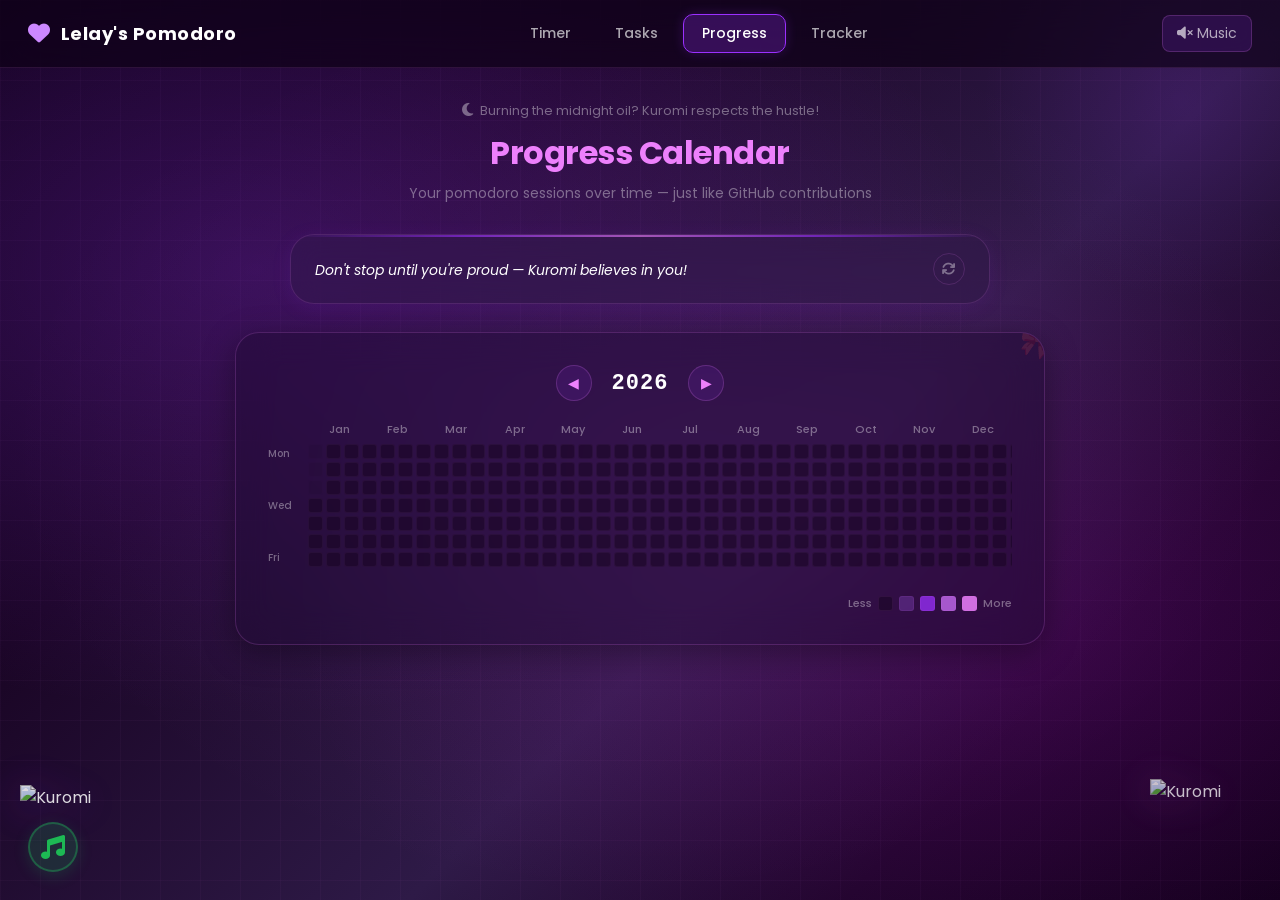
==== docs/calendar.html @ 868dc1ba "feat: added calendar, task management, and time tracking features; updated styles and index page res" ====
<!DOCTYPE html>
<html lang="en">
    <head>
        <meta charset="UTF-8">
        <meta name="viewport" content="width=device-width, initial-scale=1.0">
        <title>Progress — Lelay's Kuromi Pomodoro</title>
        <link rel="stylesheet" href="https://cdnjs.cloudflare.com/ajax/libs/font-awesome/6.4.0/css/all.min.css">
        <link rel="stylesheet" href="./css/shared.css">
        <link rel="stylesheet" href="./css/calendar.css">
        <script src="https://cdn.jsdelivr.net/npm/sweetalert2@11"></script>
        <script src="./js/shared.js"></script>
        <script defer src="./js/calendar.js"></script>
        <script defer src="./js/spotify.js"></script>
    </head>
    <body>

        <!-- Navigation -->
        <nav class="navbar">
            <a href="./index.html" class="nav-brand">
                <span class="brand-icon"><i class="fa-solid fa-heart" style="color: #cc88ff;"></i></span> Lelay's Pomodoro
            </a>
            <div class="nav-links">
                <a href="./index.html" class="nav-link">Timer</a>
                <a href="./tasks.html" class="nav-link">Tasks</a>
                <a href="./calendar.html" class="nav-link">Progress</a>
                <a href="./tracker.html" class="nav-link">Tracker</a>
            </div>
            <div class="nav-controls">
                <audio id="background-music" loop>
                    <source src="./media/kuromi.mp3" type="audio/mpeg">
                </audio>
                <button id="music-toggle" class="music-btn"><i class="fa-solid fa-volume-xmark"></i> Music</button>
            </div>
        </nav>

        <!-- Page Content -->
        <div class="page-container">
            <div class="page-header">
                <p id="kuromi-greeting" class="kuromi-greeting"></p>
                <h1 class="page-title">Progress Calendar</h1>
                <p class="page-subtitle">Your pomodoro sessions over time — just like GitHub contributions</p>
            </div>

            <!-- Kuromi Quote Banner -->
            <div id="kuromi-quote-banner" class="kuromi-quote-banner">
                <div class="quote-body">
                    <span class="quote-text">Loading inspiration...</span>
                </div>
                <button class="quote-refresh" title="New quote"><i class="fa-solid fa-sync"></i></button>
            </div>

            <div class="calendar-card glass">
                <div class="calendar-nav">
                    <button id="cal-prev" class="cal-nav-btn">&#9664;</button>
                    <span id="cal-year" class="cal-year"></span>
                    <button id="cal-next" class="cal-nav-btn">&#9654;</button>
                </div>

                <div class="calendar-months" id="calendar-months"></div>

                <div class="calendar-wrapper">
                    <div class="calendar-days-label">
                        <span>Mon</span><span>Wed</span><span>Fri</span>
                    </div>
                    <div class="calendar-grid" id="calendar-grid"></div>
                </div>

                <div class="calendar-legend">
                    <span class="legend-label">Less</span>
                    <span class="legend-box" style="background-color: rgba(26,5,37,0.6);"></span>
                    <span class="legend-box" style="background-color: rgba(91,42,130,0.8);"></span>
                    <span class="legend-box" style="background-color: rgba(155,48,255,0.75);"></span>
                    <span class="legend-box" style="background-color: rgba(197,108,240,0.8);"></span>
                    <span class="legend-box" style="background-color: rgba(237,128,252,0.85);"></span>
                    <span class="legend-label">More</span>
                </div>
            </div>
        </div>

        <!-- Kuromi floating decorations -->
        <img src="https://s3.getstickerpack.com/storage/uploads/sticker-pack/kuromi-1/sticker_5.gif?450a9647b06cdad8bd89a9136a7b6d92"
             alt="Kuromi" class="kuromi-float">
        <img src="https://i.pinimg.com/originals/e8/89/84/e88984e498667713a1ef901b3c346042.gif"
             alt="Kuromi" class="kuromi-float-right">



        <!-- Spotify Miniplayer -->
        <button id="spotify-toggle" class="spotify-toggle" title="Spotify Player"><i class="fa-solid fa-music"></i></button>
        <div id="spotify-panel" class="spotify-panel">
            <div class="spotify-header">
                <span class="spotify-header-title"><i class="fa-solid fa-headphones"></i> Study Playlist</span>
                <button id="spotify-close" class="spotify-close">&times;</button>
            </div>
            <div class="spotify-controls">
                <select id="spotify-playlist" class="spotify-playlist-select"></select>
                <div class="spotify-custom-row">
                    <input type="text" id="spotify-custom-input" placeholder="Paste Spotify playlist URL...">
                    <button id="spotify-custom-btn">Load</button>
                </div>
            </div>
            <div class="spotify-embed">
                <iframe id="spotify-iframe" style="border-radius:12px" width="100%" height="152" frameBorder="0"
                    allowfullscreen allow="autoplay; clipboard-write; encrypted-media; fullscreen; picture-in-picture" loading="lazy"></iframe>
            </div>
        </div>

    </body>
</html>
---- docs/css/shared.css ----
/* ============================================================
   SHARED BASE — Kuromi Glassmorphism Theme
   ============================================================ */

@import url('https://fonts.googleapis.com/css2?family=Poppins:wght@300;400;500;600;700&display=swap');

:root {
    --kuromi-dark: #0d0015;
    --kuromi-deep: #1a0525;
    --kuromi-purple: #2E1A47;
    --kuromi-violet: #9b30ff;
    --kuromi-lavender: #c56cf0;
    --kuromi-pink: #ed80fc;
    --kuromi-hot: #b005c7;
    --glass-bg: rgba(30, 10, 50, 0.45);
    --glass-border: rgba(237, 128, 252, 0.18);
    --glass-blur: 18px;
    --glass-shadow: 0 8px 32px rgba(0, 0, 0, 0.35);
    --text-primary: #ffffff;
    --text-secondary: rgba(255, 255, 255, 0.65);
    --text-muted: rgba(255, 255, 255, 0.38);
    --radius-sm: 10px;
    --radius-md: 16px;
    --radius-lg: 24px;
    --font-main: 'Poppins', 'Segoe UI', sans-serif;
    --font-mono: 'Courier New', Courier, monospace;
}

*, *::before, *::after {
    box-sizing: border-box;
    margin: 0;
    padding: 0;
}

html {
    scroll-behavior: smooth;
}

body {
    font-family: var(--font-main);
    color: var(--text-primary);
    min-height: 100vh;
    overflow-x: hidden;
    overflow-y: auto;
    background: var(--kuromi-dark);
    position: relative;
    cursor: url('https://cdn.custom-cursor.com/db/8220/32/sanrio-kuromi-cursor.png'), auto;
}

a, button, input[type="submit"], input[type="button"], label, select, .nav-link, .brand-icon {
    cursor: url('https://cdn.custom-cursor.com/db/8219/32/sanrio-kuromi-pointer.png'), pointer !important;
}

::selection {
    background: var(--kuromi-pink);
    color: #fff;
    text-shadow: 0 0 5px rgba(255, 255, 255, 0.8);
}

::-webkit-scrollbar {
    width: 10px;
    height: 10px;
}

::-webkit-scrollbar-track {
    background: var(--kuromi-deep);
    border-left: 1px solid rgba(237, 128, 252, 0.1);
}

::-webkit-scrollbar-thumb {
    background: linear-gradient(180deg, var(--kuromi-violet), var(--kuromi-hot));
    border-radius: 6px;
    border: 2px solid var(--kuromi-deep);
}

::-webkit-scrollbar-thumb:hover {
    background: linear-gradient(180deg, var(--kuromi-lavender), var(--kuromi-pink));
}

/* Animated gradient background with mesh */
body::before {
    content: '';
    position: fixed;
    top: 0; left: 0; right: 0; bottom: 0;
    background: 
        radial-gradient(ellipse at 20% 30%, rgba(155, 48, 255, 0.25) 0%, transparent 50%),
        radial-gradient(ellipse at 80% 70%, rgba(176, 5, 199, 0.2) 0%, transparent 50%),
        radial-gradient(ellipse at 50% 50%, rgba(237, 128, 252, 0.08) 0%, transparent 70%),
        linear-gradient(rgba(237, 128, 252, 0.03) 1px, transparent 1px),
        linear-gradient(90deg, rgba(237, 128, 252, 0.03) 1px, transparent 1px),
        linear-gradient(135deg, #0d0015 0%, #1a0525 30%, #2E1A47 60%, #1a0525 80%, #0d0015 100%);
    background-size: 100% 100%, 100% 100%, 100% 100%, 40px 40px, 40px 40px, 100% 100%;
    z-index: -2;
    animation: bgShift 20s ease-in-out infinite alternate;
}

@keyframes bgShift {
    0% { opacity: 1; }
    50% { opacity: 0.85; }
    100% { opacity: 1; }
}

/* Floating decorative orbs */
body::after {
    content: '';
    position: fixed;
    width: 400px;
    height: 400px;
    border-radius: 50%;
    background: radial-gradient(circle, rgba(155, 48, 255, 0.12) 0%, transparent 70%);
    top: -100px;
    right: -100px;
    z-index: -1;
    animation: orbFloat 15s ease-in-out infinite;
    pointer-events: none;
}

@keyframes orbFloat {
    0%, 100% { transform: translate(0, 0) scale(1); }
    50% { transform: translate(-40px, 40px) scale(1.1); }
}

/* ========== Glassmorphism Card ========== */
.glass {
    background: var(--glass-bg);
    backdrop-filter: blur(var(--glass-blur));
    -webkit-backdrop-filter: blur(var(--glass-blur));
    border: 1px solid var(--glass-border);
    border-radius: var(--radius-lg);
    box-shadow: var(--glass-shadow);
    transition: transform 0.3s ease, box-shadow 0.3s ease, border-color 0.3s ease;
    position: relative;
    overflow: hidden;
}

.glass::before {
    content: '🎀';
    position: absolute;
    top: -10px;
    right: -10px;
    font-size: 28px;
    opacity: 0.15;
    transform: rotate(15deg);
    transition: all 0.3s ease;
    pointer-events: none;
}

.glass::after {
    content: '';
    position: absolute;
    top: 0;
    left: -100%;
    width: 50%;
    height: 100%;
    background: linear-gradient(to right, transparent, rgba(237, 128, 252, 0.05), transparent);
    transform: skewX(-20deg);
    transition: left 0.7s ease;
    pointer-events: none;
}

.glass:hover {
    transform: translateY(-4px);
    box-shadow: 0 12px 40px rgba(155, 48, 255, 0.25);
    border-color: rgba(237, 128, 252, 0.4);
}

.glass:hover::before {
    top: 5px;
    right: 5px;
    opacity: 0.8;
    transform: rotate(0deg) scale(1.1);
    filter: drop-shadow(0 0 5px var(--kuromi-pink));
}

.glass:hover::after {
    left: 150%;
}

.glass-sm {
    background: rgba(26, 5, 37, 0.4);
    backdrop-filter: blur(12px);
    -webkit-backdrop-filter: blur(12px);
    border: 1px solid rgba(237, 128, 252, 0.12);
    border-radius: var(--radius-md);
    box-shadow: 0 4px 16px rgba(0, 0, 0, 0.25);
}

/* ========== Navigation Bar ========== */
.navbar {
    position: sticky;
    top: 0;
    z-index: 1000;
    display: flex;
    align-items: center;
    justify-content: space-between;
    padding: 14px 28px;
    background: rgba(13, 0, 21, 0.65);
    backdrop-filter: blur(20px);
    -webkit-backdrop-filter: blur(20px);
    border-bottom: 1px solid rgba(237, 128, 252, 0.12);
}

.nav-brand {
    display: flex;
    align-items: center;
    gap: 10px;
    text-decoration: none;
    color: var(--text-primary);
    font-weight: 700;
    font-size: 18px;
    letter-spacing: 0.5px;
}

.nav-brand .brand-icon {
    font-size: 22px;
}

.nav-links {
    display: flex;
    gap: 6px;
}

.nav-link {
    text-decoration: none;
    color: var(--text-secondary);
    padding: 8px 18px;
    border-radius: 10px;
    font-size: 14px;
    font-weight: 500;
    transition: all 0.25s ease;
    border: 1px solid transparent;
}

.nav-link:hover {
    color: var(--text-primary);
    background: rgba(155, 48, 255, 0.12);
    border-color: rgba(237, 128, 252, 0.15);
}

.nav-link.active {
    color: var(--text-primary);
    background: rgba(155, 48, 255, 0.25);
    border-color: var(--kuromi-violet);
    box-shadow: 0 0 12px rgba(155, 48, 255, 0.2);
}

.nav-controls {
    display: flex;
    align-items: center;
    gap: 12px;
}

.music-btn {
    background: rgba(155, 48, 255, 0.15);
    border: 1px solid rgba(237, 128, 252, 0.2);
    color: var(--text-secondary);
    padding: 7px 14px;
    border-radius: 8px;
    cursor: pointer;
    font-size: 14px;
    font-family: var(--font-main);
    transition: all 0.25s ease;
}

.music-btn:hover {
    color: var(--text-primary);
    background: rgba(155, 48, 255, 0.3);
    border-color: var(--kuromi-violet);
}

/* ========== Page Layout ========== */
.page-container {
    max-width: 850px;
    margin: 0 auto;
    padding: 30px 20px 60px;
}

.page-header {
    text-align: center;
    margin-bottom: 30px;
}

.page-title {
    font-size: 32px;
    font-weight: 700;
    color: var(--kuromi-pink);
    margin-bottom: 6px;
    letter-spacing: -0.5px;
}

.page-subtitle {
    font-size: 14px;
    color: var(--text-muted);
    font-weight: 400;
}

/* ========== Kuromi Decoration ========== */
.kuromi-float {
    position: fixed;
    bottom: 90px;
    left: 20px;
    width: 130px;
    height: auto;
    z-index: 50;
    pointer-events: none;
    opacity: 0.85;
    animation: kuromiWiggle 4s ease-in-out infinite, floatHover 6s ease-in-out infinite alternate;
    filter: drop-shadow(0 4px 20px rgba(155, 48, 255, 0.5));
}

.kuromi-float-right {
    position: fixed;
    bottom: 96px;
    right: 20px;
    width: 110px;
    height: auto;
    z-index: 50;
    pointer-events: none;
    opacity: 0.75;
    animation: kuromiWiggle2 5s ease-in-out infinite, floatHover 7s ease-in-out infinite alternate-reverse;
    filter: drop-shadow(0 4px 20px rgba(237, 128, 252, 0.45));
}

@keyframes floatHover {
    0% { filter: drop-shadow(0 4px 20px rgba(155, 48, 255, 0.5)); }
    100% { filter: drop-shadow(0 12px 30px rgba(237, 128, 252, 0.8)); }
}

@keyframes kuromiWiggle {
    0%, 100% { transform: translateY(0) rotate(0deg); }
    25% { transform: translateY(-8px) rotate(2deg); }
    75% { transform: translateY(4px) rotate(-2deg); }
}

@keyframes kuromiWiggle2 {
    0%, 100% { transform: translateY(0) rotate(0deg) scale(1); }
    33% { transform: translateY(-6px) rotate(-3deg) scale(1.03); }
    66% { transform: translateY(3px) rotate(2deg) scale(0.98); }
}

/* ========== Falling Sparkles/Bats ============ */
.kuromi-falling-sparkle {
    position: fixed;
    top: -50px;
    z-index: 10;
    pointer-events: none;
    opacity: 0;
    animation: fallDown linear infinite;
    filter: drop-shadow(0 0 8px rgba(237, 128, 252, 0.8));
}

@keyframes fallDown {
    0% {
        transform: translateY(0) rotate(0deg) scale(0.8);
        opacity: 0;
    }
    10% {
        opacity: 0.6;
    }
    50% {
        transform: translateY(50vh) rotate(180deg) scale(1.2);
        opacity: 0.8;
    }
    90% {
        opacity: 0;
    }
    100% {
        transform: translateY(105vh) rotate(360deg) scale(0.8);
        opacity: 0;
    }
}

/* ========== Kuromi Quote Banner ========== */
.kuromi-quote-banner {
    display: flex;
    align-items: center;
    justify-content: center;
    gap: 14px;
    max-width: 700px;
    margin: 0 auto 28px;
    padding: 18px 24px;
    background: rgba(46, 26, 71, 0.4);
    backdrop-filter: blur(14px);
    -webkit-backdrop-filter: blur(14px);
    border: 1px solid rgba(237, 128, 252, 0.15);
    border-radius: var(--radius-lg);
    box-shadow: 0 4px 20px rgba(155, 48, 255, 0.1);
    opacity: 0;
    transform: translateY(6px);
    transition: opacity 0.4s ease, transform 0.4s ease;
    position: relative;
    overflow: hidden;
}

.kuromi-quote-banner::before {
    content: '';
    position: absolute;
    top: 0; left: 0; right: 0;
    height: 2px;
    background: linear-gradient(90deg, transparent, var(--kuromi-violet), var(--kuromi-pink), var(--kuromi-violet), transparent);
    opacity: 0.6;
}

.kuromi-quote-banner.quote-visible {
    opacity: 1;
    transform: translateY(0);
}

.quote-kuromi-avatar {
    width: 44px;
    height: 44px;
    border-radius: 50%;
    object-fit: contain;
    flex-shrink: 0;
    background: rgba(155, 48, 255, 0.15);
    padding: 4px;
    border: 2px solid rgba(237, 128, 252, 0.2);
    animation: avatarPulse 3s ease-in-out infinite;
}

@keyframes avatarPulse {
    0%, 100% { border-color: rgba(237, 128, 252, 0.2); }
    50% { border-color: rgba(237, 128, 252, 0.5); }
}

.quote-body {
    flex: 1;
    min-width: 0;
}

.quote-icon {
    font-size: 18px;
    margin-right: 6px;
}

.quote-text {
    color: var(--text-primary);
    font-size: 14px;
    font-weight: 400;
    line-height: 1.5;
    font-style: italic;
}

.quote-refresh {
    background: transparent;
    border: 1px solid rgba(237, 128, 252, 0.15);
    color: var(--text-muted);
    width: 32px;
    height: 32px;
    border-radius: 50%;
    cursor: pointer;
    font-size: 14px;
    display: flex;
    align-items: center;
    justify-content: center;
    flex-shrink: 0;
    transition: all 0.25s ease;
}

.quote-refresh:hover {
    color: var(--kuromi-pink);
    background: rgba(155, 48, 255, 0.15);
    border-color: var(--kuromi-violet);
    transform: rotate(180deg);
}

/* ========== Kuromi Greeting ========== */
.kuromi-greeting {
    text-align: center;
    font-size: 13px;
    color: var(--text-muted);
    margin-bottom: 8px;
    font-weight: 400;
}

.greeting-emoji {
    font-size: 15px;
    margin-right: 4px;
}

/* ========== Kuromi Decorative Sparkles ========== */
.kuromi-sparkle {
    position: fixed;
    pointer-events: none;
    z-index: -1;
    opacity: 0.12;
}

.sparkle-1 {
    top: 15%;
    left: 8%;
    font-size: 24px;
    animation: sparkleFloat 6s ease-in-out infinite;
}

.sparkle-2 {
    top: 30%;
    right: 5%;
    font-size: 18px;
    animation: sparkleFloat 8s ease-in-out infinite reverse;
}

.sparkle-3 {
    bottom: 25%;
    left: 15%;
    font-size: 20px;
    animation: sparkleFloat 7s ease-in-out infinite 1s;
}

.sparkle-4 {
    top: 60%;
    right: 12%;
    font-size: 16px;
    animation: sparkleFloat 9s ease-in-out infinite 2s;
}

@keyframes sparkleFloat {
    0%, 100% { transform: translateY(0) scale(1); opacity: 0.12; }
    50% { transform: translateY(-15px) scale(1.2); opacity: 0.22; }
}

/* ========== Buttons ========== */
.btn {
    display: inline-flex;
    align-items: center;
    justify-content: center;
    gap: 6px;
    padding: 10px 22px;
    border: none;
    border-radius: var(--radius-sm);
    font-family: var(--font-main);
    font-size: 14px;
    font-weight: 600;
    cursor: pointer;
    transition: all 0.3s cubic-bezier(0.4, 0, 0.2, 1);
    outline: none;
    position: relative;
    overflow: hidden;
}

.btn::after {
    content: '';
    position: absolute;
    top: 50%;
    left: 50%;
    width: 0;
    height: 0;
    background: rgba(255, 255, 255, 0.2);
    border-radius: 50%;
    transform: translate(-50%, -50%);
    transition: width 0.4s ease, height 0.4s ease;
}

.btn:active::after {
    width: 200px;
    height: 200px;
}

.btn-primary {
    background: linear-gradient(135deg, var(--kuromi-violet), var(--kuromi-lavender));
    color: white;
    box-shadow: 0 4px 15px rgba(155, 48, 255, 0.3);
}

.btn-primary:hover {
    transform: translateY(-2px) scale(1.02);
    box-shadow: 0 6px 20px rgba(155, 48, 255, 0.5);
    background: linear-gradient(135deg, var(--kuromi-lavender), var(--kuromi-pink));
}
    transform: translateY(-1px);
    box-shadow: 0 6px 20px rgba(155, 48, 255, 0.45);
}

.btn-ghost {
    background: transparent;
    color: var(--text-secondary);
    border: 1px solid rgba(237, 128, 252, 0.2);
}

.btn-ghost:hover {
    color: var(--text-primary);
    background: rgba(155, 48, 255, 0.12);
    border-color: rgba(237, 128, 252, 0.35);
}

.btn-danger {
    background: transparent;
    color: rgba(255, 107, 107, 0.7);
    border: 1px solid rgba(255, 107, 107, 0.25);
}

.btn-danger:hover {
    color: #ff6b6b;
    background: rgba(255, 107, 107, 0.12);
    border-color: rgba(255, 107, 107, 0.5);
}

/* ========== Scrollbar ========== */
::-webkit-scrollbar {
    width: 6px;
    height: 6px;
}

::-webkit-scrollbar-track {
    background: transparent;
}

::-webkit-scrollbar-thumb {
    background: rgba(155, 48, 255, 0.35);
    border-radius: 3px;
}

::-webkit-scrollbar-thumb:hover {
    background: rgba(155, 48, 255, 0.55);
}



/* ========== Spotify Miniplayer ========== */
.spotify-toggle {
    position: fixed;
    bottom: 28px;
    left: 28px;
    width: 50px;
    height: 50px;
    border-radius: 50%;
    background: rgba(30, 215, 96, 0.15);
    border: 2px solid rgba(30, 215, 96, 0.3);
    color: #1DB954;
    font-size: 24px;
    cursor: pointer;
    z-index: 2000;
    display: flex;
    align-items: center;
    justify-content: center;
    transition: all 0.3s ease;
    box-shadow: 0 4px 16px rgba(30, 215, 96, 0.15);
}

.spotify-toggle:hover {
    transform: scale(1.1);
    background: rgba(30, 215, 96, 0.25);
    box-shadow: 0 6px 24px rgba(30, 215, 96, 0.25);
}

.spotify-toggle.active {
    background: rgba(30, 215, 96, 0.25);
    border-color: #1DB954;
}

.spotify-panel {
    position: fixed;
    bottom: 88px;
    left: 24px;
    width: 340px;
    background: rgba(13, 0, 21, 0.94);
    backdrop-filter: blur(24px);
    -webkit-backdrop-filter: blur(24px);
    border: 1px solid rgba(30, 215, 96, 0.2);
    border-radius: 18px;
    box-shadow: 0 12px 48px rgba(0, 0, 0, 0.6), 0 0 20px rgba(30, 215, 96, 0.08);
    z-index: 2001;
    overflow: hidden;
    opacity: 0;
    transform: translateY(20px) scale(0.95);
    pointer-events: none;
    transition: opacity 0.3s ease, transform 0.3s ease;
}

.spotify-panel.open {
    opacity: 1;
    transform: translateY(0) scale(1);
    pointer-events: auto;
}

.spotify-header {
    display: flex;
    align-items: center;
    justify-content: space-between;
    padding: 12px 16px;
    background: rgba(46, 26, 71, 0.5);
    border-bottom: 1px solid rgba(30, 215, 96, 0.12);
}

.spotify-header-title {
    font-size: 13px;
    font-weight: 600;
    color: #1DB954;
    display: flex;
    align-items: center;
    gap: 6px;
}

.spotify-close {
    background: transparent;
    border: none;
    color: var(--text-muted);
    font-size: 16px;
    cursor: pointer;
    padding: 4px;
    border-radius: 50%;
    transition: all 0.2s ease;
    width: 26px;
    height: 26px;
    display: flex;
    align-items: center;
    justify-content: center;
}

.spotify-close:hover {
    color: #1DB954;
    background: rgba(30, 215, 96, 0.1);
}

.spotify-controls {
    padding: 10px 14px;
    display: flex;
    flex-direction: column;
    gap: 8px;
}

.spotify-playlist-select {
    width: 100%;
    background: rgba(13, 0, 21, 0.7);
    border: 1px solid rgba(30, 215, 96, 0.15);
    border-radius: 8px;
    padding: 8px 10px;
    color: var(--text-primary);
    font-family: var(--font-main);
    font-size: 12px;
    outline: none;
    cursor: pointer;
}

.spotify-playlist-select:focus {
    border-color: #1DB954;
}

.spotify-playlist-select option {
    background: #1a0525;
    color: var(--text-primary);
}

.spotify-custom-row {
    display: none;
    gap: 6px;
    align-items: center;
}

.spotify-custom-row input {
    flex: 1;
    background: rgba(13, 0, 21, 0.7);
    border: 1px solid rgba(30, 215, 96, 0.15);
    border-radius: 8px;
    padding: 7px 10px;
    color: var(--text-primary);
    font-family: var(--font-main);
    font-size: 12px;
    outline: none;
}

.spotify-custom-row input::placeholder {
    color: var(--text-muted);
}

.spotify-custom-row input:focus {
    border-color: #1DB954;
}

.spotify-custom-row button {
    background: #1DB954;
    border: none;
    color: white;
    padding: 7px 12px;
    border-radius: 8px;
    cursor: pointer;
    font-size: 12px;
    font-family: var(--font-main);
    font-weight: 600;
    transition: all 0.2s ease;
    white-space: nowrap;
}

.spotify-custom-row button:hover {
    background: #1ed760;
}

.spotify-embed {
    padding: 0 10px 10px;
}

.spotify-embed iframe {
    border-radius: 12px;
    width: 100%;
}

/* ========== Responsive ========== */
@media (max-width: 768px) {
    .navbar {
        flex-direction: column;
        gap: 10px;
        padding: 12px 16px;
    }

    .nav-links {
        flex-wrap: wrap;
        justify-content: center;
    }

    .nav-link {
        padding: 6px 14px;
        font-size: 13px;
    }

    .page-container {
        padding: 20px 14px 50px;
    }

    .page-title {
        font-size: 26px;
    }

    .kuromi-float {
        width: 80px;
        bottom: 10px;
        left: 10px;
    }

    .kuromi-float-right {
        width: 65px;
        bottom: 10px;
        right: 10px;
    }

    .kuromi-quote-banner {
        padding: 14px 16px;
        gap: 10px;
        margin-bottom: 20px;
    }

    .quote-kuromi-avatar {
        width: 36px;
        height: 36px;
    }

    .quote-text {
        font-size: 13px;
    }

    .kuromi-sparkle { display: none; }

    .spotify-toggle {
        width: 44px;
        height: 44px;
        bottom: 18px;
        left: 16px;
        font-size: 20px;
    }

    .spotify-panel {
        bottom: 72px;
        left: 12px;
        right: 12px;
        width: auto;
    }
}

@media (max-width: 480px) {
    .nav-brand {
        font-size: 16px;
    }

    .kuromi-quote-banner {
        flex-direction: column;
        text-align: center;
    }
}
---- docs/css/calendar.css ----
/* ============================================================
   CALENDAR / PROGRESS PAGE — Glassmorphism Kuromi
   ============================================================ */

.calendar-card {
    padding: 32px;
    width: 100%;
}

/* Year Navigation */
.calendar-nav {
    display: flex;
    justify-content: center;
    align-items: center;
    gap: 20px;
    margin-bottom: 20px;
}

.cal-nav-btn {
    background: rgba(155, 48, 255, 0.12);
    border: 1px solid rgba(237, 128, 252, 0.2);
    color: var(--kuromi-pink);
    width: 36px;
    height: 36px;
    border-radius: 50%;
    cursor: pointer;
    font-size: 14px;
    display: flex;
    align-items: center;
    justify-content: center;
    transition: all 0.25s ease;
}

.cal-nav-btn:hover {
    background: rgba(155, 48, 255, 0.3);
    border-color: var(--kuromi-violet);
    transform: scale(1.05);
}

.cal-year {
    color: var(--text-primary);
    font-family: var(--font-mono);
    font-size: 22px;
    font-weight: 700;
    letter-spacing: 1px;
}

/* Month Labels */
.calendar-months {
    display: flex;
    justify-content: space-between;
    padding-left: 42px;
    margin-bottom: 6px;
}

.calendar-months span {
    color: var(--text-muted);
    font-size: 11px;
    font-weight: 500;
    width: calc(100% / 12);
    text-align: center;
}

/* Grid Wrapper */
.calendar-wrapper {
    display: flex;
    gap: 8px;
    overflow-x: auto;
    padding-bottom: 12px;
}

.calendar-days-label {
    display: flex;
    flex-direction: column;
    justify-content: space-between;
    padding: 2px 0;
    width: 32px;
    flex-shrink: 0;
}

.calendar-days-label span {
    color: var(--text-muted);
    font-size: 10px;
    font-weight: 500;
    height: 15px;
    line-height: 15px;
}

/* Grid */
.calendar-grid {
    display: grid;
    grid-template-rows: repeat(7, 15px);
    grid-auto-flow: column;
    grid-auto-columns: 15px;
    gap: 3px;
    flex: 1;
}

.calendar-cell {
    width: 15px;
    height: 15px;
    border-radius: 3px;
    background-color: rgba(26, 5, 37, 0.6);
    border: 1px solid rgba(237, 128, 252, 0.05);
    position: relative;
    cursor: default;
    transition: transform 0.15s ease;
}

.calendar-cell:hover {
    transform: scale(1.6);
    z-index: 10;
}

.calendar-cell[data-count="1"] { background-color: rgba(91, 42, 130, 0.8); }
.calendar-cell[data-count="2"] { background-color: rgba(155, 48, 255, 0.75); }
.calendar-cell[data-count="3"] { background-color: rgba(197, 108, 240, 0.8); }
.calendar-cell[data-count="4"] { background-color: rgba(237, 128, 252, 0.85); box-shadow: 0 0 6px rgba(237, 128, 252, 0.3); }

/* Tooltip */
.calendar-cell .tooltip {
    display: none;
    position: absolute;
    bottom: 24px;
    left: 50%;
    transform: translateX(-50%);
    background: rgba(13, 0, 21, 0.9);
    backdrop-filter: blur(10px);
    color: var(--text-primary);
    padding: 6px 12px;
    border-radius: 8px;
    font-size: 11px;
    font-weight: 500;
    white-space: nowrap;
    z-index: 100;
    pointer-events: none;
    border: 1px solid rgba(237, 128, 252, 0.25);
    box-shadow: 0 4px 12px rgba(0, 0, 0, 0.3);
}

.calendar-cell:hover .tooltip {
    display: block;
}

/* Legend */
.calendar-legend {
    display: flex;
    justify-content: flex-end;
    align-items: center;
    gap: 6px;
    margin-top: 16px;
}

.legend-label {
    color: var(--text-muted);
    font-size: 11px;
    font-weight: 500;
}

.legend-box {
    width: 15px;
    height: 15px;
    border-radius: 3px;
    display: inline-block;
    border: 1px solid rgba(237, 128, 252, 0.08);
}

/* ========== Responsive ========== */
@media (max-width: 768px) {
    .calendar-card {
        padding: 22px 16px;
    }

    .calendar-grid {
        grid-auto-columns: 12px;
        grid-template-rows: repeat(7, 12px);
        gap: 2px;
    }

    .calendar-cell {
        width: 12px;
        height: 12px;
    }
}
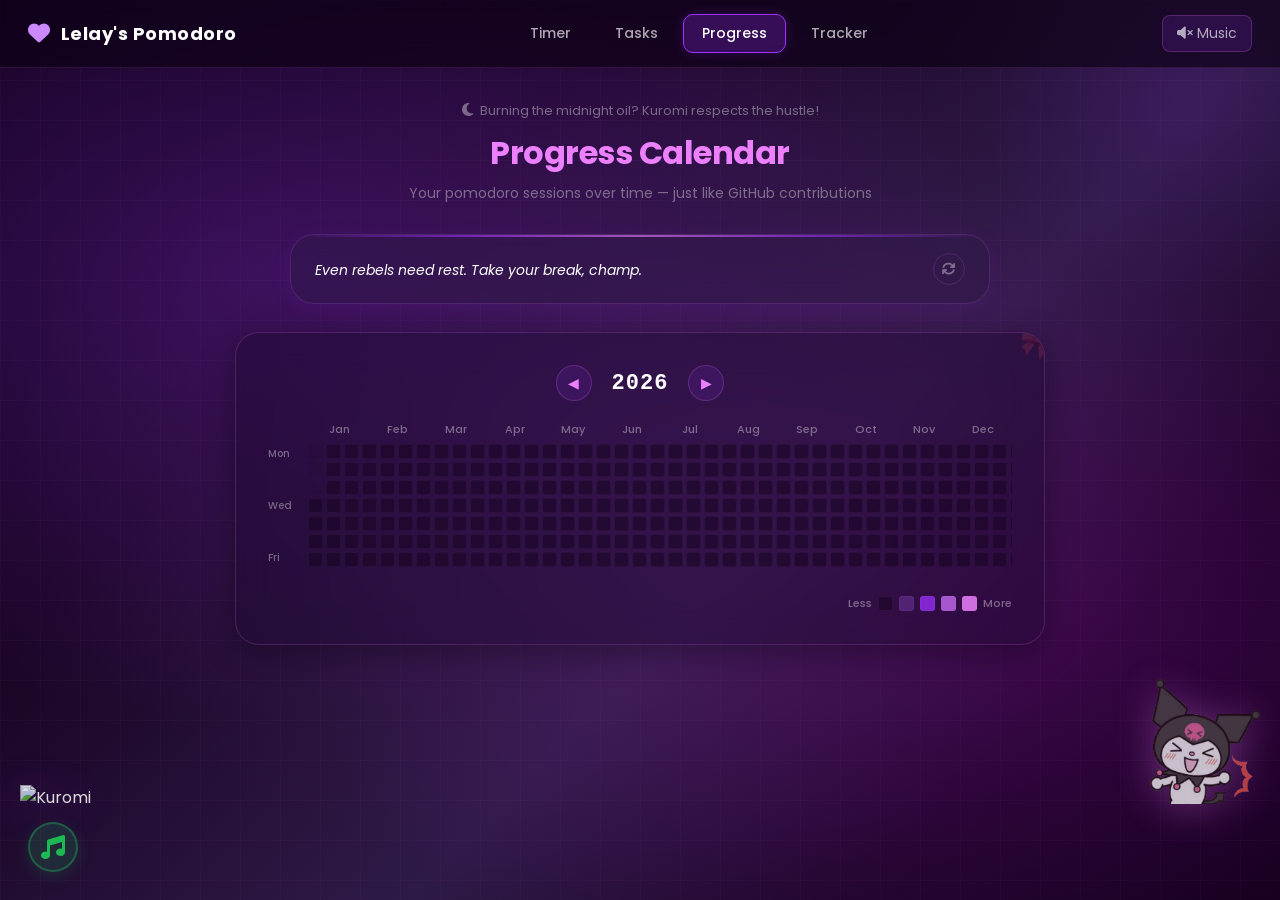
==== commit 7baf1000: "added kurom pics for each pages" ====
--- a/docs/calendar.html
+++ b/docs/calendar.html
@@ -80,7 +80,7 @@
         <!-- Kuromi floating decorations -->
         <img src="https://s3.getstickerpack.com/storage/uploads/sticker-pack/kuromi-1/sticker_5.gif?450a9647b06cdad8bd89a9136a7b6d92"
              alt="Kuromi" class="kuromi-float">
-        <img src="https://i.pinimg.com/originals/e8/89/84/e88984e498667713a1ef901b3c346042.gif"
+        <img src="./media/Kuromi-PNG.png"
              alt="Kuromi" class="kuromi-float-right">
 
 
